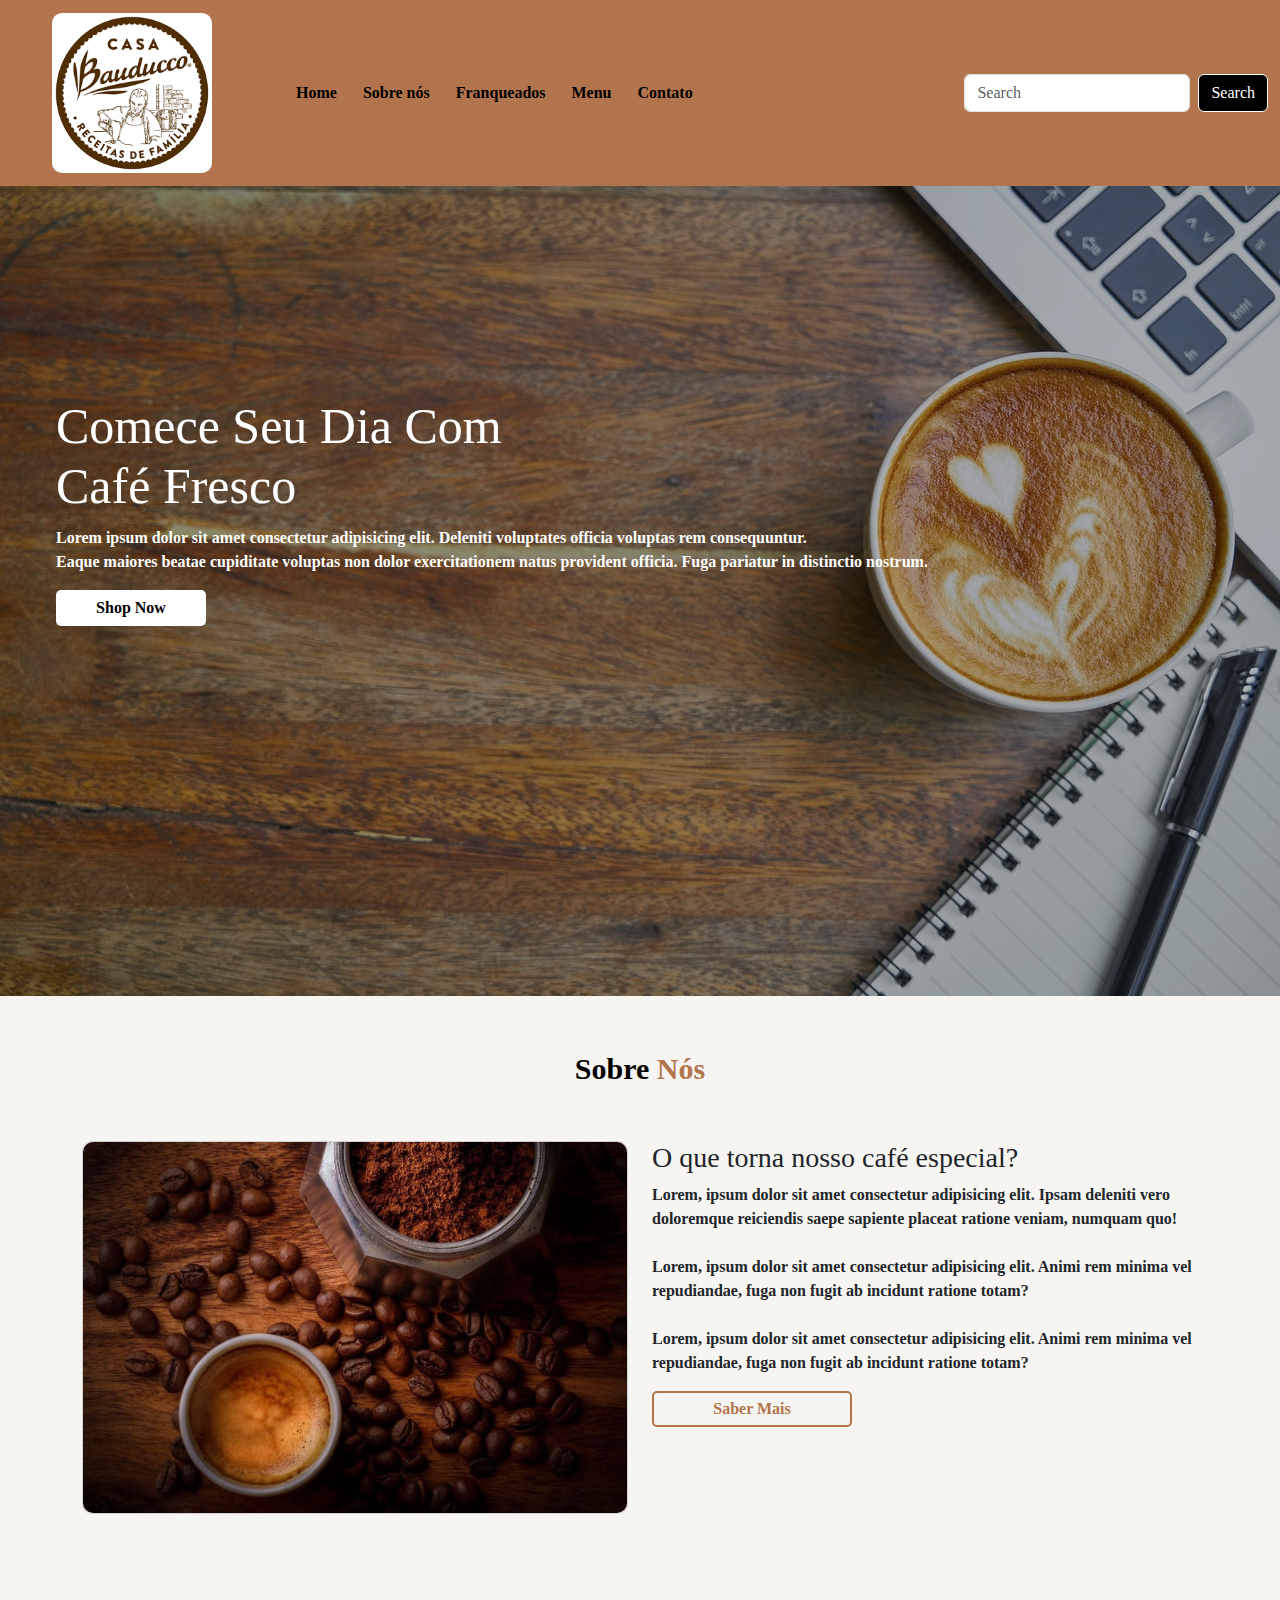
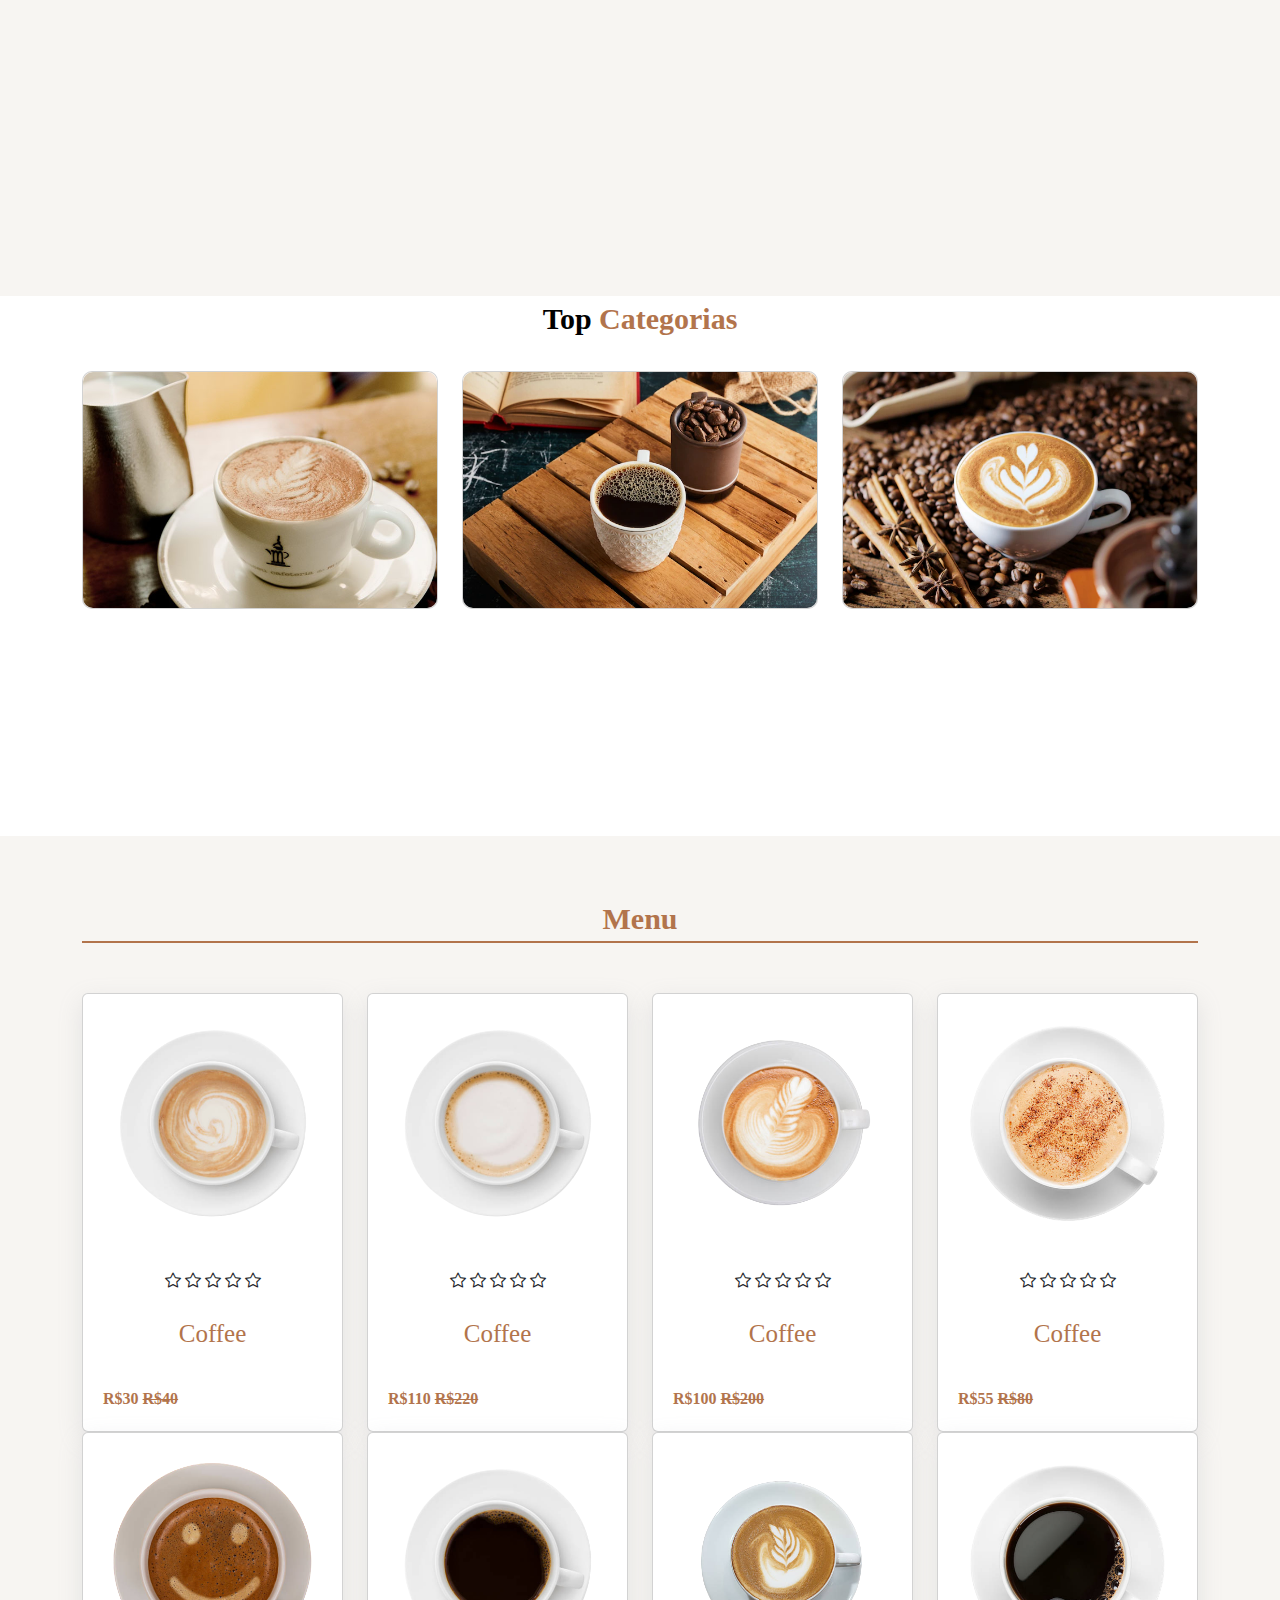
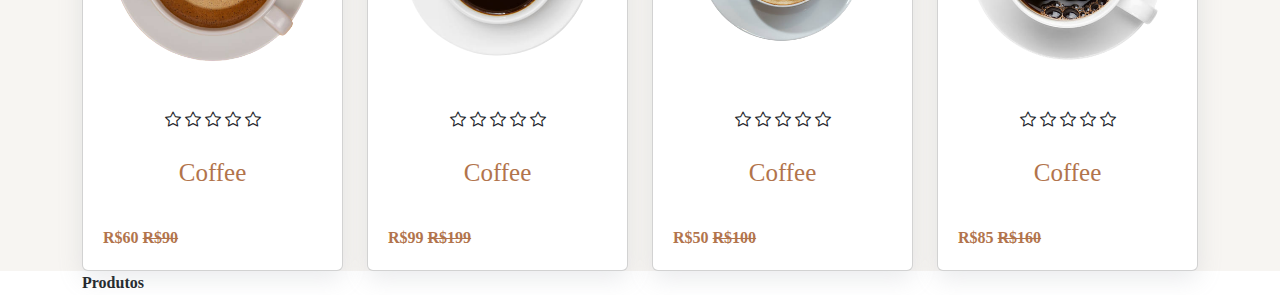
==== home.html @ fe18418a "Cafeteira" ====
<!DOCTYPE html>
<html lang="pt-br">
<head>
    <meta charset="UTF-8">
    <meta name="viewport" content="width=device-width, initial-scale=1.0">
    <title>Casa Bauducco</title>
    <link href="https://cdn.jsdelivr.net/npm/bootstrap@5.3.3/dist/css/bootstrap.min.css" rel="stylesheet" integrity="sha384-QWTKZyjpPEjISv5WaRU9OFeRpok6YctnYmDr5pNlyT2bRjXh0JMhjY6hW+ALEwIH" crossorigin="anonymous">
    <link rel="stylesheet" href="styles/index.css"> 
    <!--fonte-->
    <link rel="preconnect" href="https://fonts.googleapis.com">
    <link rel="preconnect" href="https://fonts.gstatic.com" crossorigin>
    <link href="https://fonts.googleapis.com/css2?family=Roboto:ital,wght@0,100;0,300;0,400;0,500;0,700;0,900;1,100;1,300;1,400;1,500;1,700;1,900&display=swap" rel="stylesheet">
    <link rel="stylesheet" href="https://cdn.jsdelivr.net/npm/bootstrap-icons@1.11.3/font/bootstrap-icons.min.css">
    <!--fonte-->  
</head>
<body>
   <div class="all-content">
    <!--navbar começo-->


    <nav class="navbar navbar-expand-lg" id="navbar">
      <div class="container-fluid">
        <a class="navbar-brand" href="#" id="logo"><img src="images/logo.png" alt="logo"></a>
        <button class="navbar-toggler" type="button" data-bs-toggle="collapse" data-bs-target="#navbarSupportedContent" aria-controls="navbarSupportedContent" aria-expanded="false" aria-label="Toggle navigation">
          <span><i class="fa-solid fa-bars" style="color: white; font-size: 23px;"></i></span>
        </button>
        <div class="collapse navbar-collapse" id="navbarSupportedContent">
          <ul class="navbar-nav me-auto mb-2 mb-lg-0">
            <li class="nav-item">
              <a class="nav-link active" aria-current="page" href="#">Home</a>
            </li>
            <li class="nav-item">
              <a class="nav-link" href="#about">Sobre nós</a>
            </li>
            <li class="nav-item">
              <a class="nav-link" href="#">Franqueados</a>
            </li>
            <li class="nav-item">
              <a class="nav-link" href="#menu">Menu</a>
            </li>
            <li class="nav-item">
              <a class="nav-link" href="#contato">Contato</a>
            </li>
          </ul>
          <form class="d-flex" role="search">
            <input class="form-control me-2" type="search" placeholder="Search" aria-label="Search">
            <button class="btn btn-outline-success" type="submit">Search</button>
          </form>
        </div>
      </div>
    </nav>
    
    <!--navbar fim-->

    
    <!--home começo-->
      <section id="home">
        <div class="content">
          <h3>Comece Seu Dia Com<br> Café Fresco</h3>
          <p>Lorem ipsum dolor sit amet consectetur adipisicing elit. Deleniti voluptates officia voluptas rem consequuntur. 
            <br>Eaque maiores beatae cupiditate voluptas non dolor exercitationem natus provident officia. Fuga pariatur in distinctio nostrum.
          </p>
          <button id="btn">Shop Now</button>   
          </div>
      </section>
    <!--home fim-->
  
     <!--sobre-nos começo-->
    <section id="about">
      <div class="container">
        <div class="heading">Sobre <span>Nós</span></div>
        <div class="row">
          <div class="col-md-6">
            <div class="card">
              <img src="/images/sobre-nos.jpeg" alt="">
            </div>
          </div>
          
          <div class="col-md-6">
            <h3>O que torna nosso café especial?</h3>
            <p>Lorem, ipsum dolor sit amet consectetur adipisicing elit. Ipsam deleniti vero doloremque reiciendis saepe sapiente placeat ratione veniam, numquam quo!
              <br><br>Lorem, ipsum dolor sit amet consectetur adipisicing elit. Animi rem minima vel repudiandae, fuga non fugit ab incidunt ratione totam?
              <br><br>Lorem, ipsum dolor sit amet consectetur adipisicing elit. Animi rem minima vel repudiandae, fuga non fugit ab incidunt ratione totam?
            </p>
            <button id="about-btn">Saber Mais</button>
          </div>
        </div>
      </div>
     </section>

    <!--sobre-nos fim-->


    <!--top card começo-->
    <section id="top-cards">
      <div class="heading2">Top <span>Categorias</span></div>
      <div class="container">
        <div class="row">

          <div class="col-md-4 py-3 py-md-0">
            <div class="card">
              <img src="images/c1.jpg" alt="">
            </div>
           </div>

           <div class="col-md-4 py-3 py-md-0">
            <div class="card">
              <img src="images/c2.png" alt="">
            </div>
           </div>

           <div class="col-md-4 py-3 py-md-0">
            <div class="card">
              <img src="images/c3.png" alt="">
            </div>
           </div>
      
        </div>
      </div>
    </section>
    <!--top card fim-->



    <!--menu começo-->
    <section id="menu">
      <div class="container">
        <div class="heading3">Menu</div>
      </div>

      <div class="container" id="container2">

        <div class="row">

          <div class="col-md-3 py-3 py-md-0">
            <div class="card">
              <img src="images/m1.png" alt="">

              <div class="card-body">
                <div class="star text-center">
                  <i class="bi bi-star"></i>
                  <i class="bi bi-star"></i>
                  <i class="bi bi-star"></i>
                  <i class="bi bi-star"></i>
                  <i class="bi bi-star"></i>
                </div>
              </div>

              

                <h3>Coffee</h3>
                <p>R$30 <strike>R$40</strike> <span class="fa-solid fa-cart-shopping"></span></p>

              </div>

            </div>

            <div class="col-md-3 py-3 py-md-0">
              <div class="card">
                <img src="images/m2.png" alt="">

                <div class="card-body">
                  <div class="star text-center">
                    <i class="bi bi-star"></i>
                    <i class="bi bi-star"></i>
                    <i class="bi bi-star"></i>
                    <i class="bi bi-star"></i>
                    <i class="bi bi-star"></i>
                  </div>
                </div>
  
                
  
                  <h3>Coffee</h3>
                  <p>R$110 <strike>R$220</strike> <span class="fa-solid fa-cart-shopping"></span></p>
  
                </div>
  
              </div>
              <div class="col-md-3 py-3 py-md-0">
                <div class="card">
                  <img src="images/m3.png" alt="">

                  <div class="card-body">
                    <div class="star text-center">
                      <i class="bi bi-star"></i>
                  <i class="bi bi-star"></i>
                  <i class="bi bi-star"></i>
                  <i class="bi bi-star"></i>
                  <i class="bi bi-star"></i>
                    </div>
                  </div>
    
                  
    
                    <h3>Coffee</h3>
                    <p>R$100 <strike>R$200</strike> <span class=" fa-cart-shopping"></span></p>
    
                  </div>
    
                </div>
                <div class="col-md-3 py-3 py-md-0">
                  <div class="card">
                    <img src="images/m4.png" alt="">

                    <div class="card-body">
                      <div class="star text-center">
                        <i class="bi bi-star"></i>
                  <i class="bi bi-star"></i>
                  <i class="bi bi-star"></i>
                  <i class="bi bi-star"></i>
                  <i class="bi bi-star"></i>
                      </div>
                    </div>
      
                    
      
                      <h3>Coffee</h3>
                      <p>R$55 <strike>R$80</strike> <span class="fa-solid fa-cart-shopping"></span></p>
      
                    </div>
      
                  </div>
                  <div class="col-md-3 py-3 py-md-0">
            <div class="card">
              <img src="images/m5.png" alt="">

              <div class="card-body">
                <div class="star text-center">
                  <i class="bi bi-star"></i>
                  <i class="bi bi-star"></i>
                  <i class="bi bi-star"></i>
                  <i class="bi bi-star"></i>
                  <i class="bi bi-star"></i>
                </div>
              </div>

              

                <h3>Coffee</h3>
                <p>R$60 <strike>R$90</strike> <span class="fa-solid fa-cart-shopping"></span></p>

              </div>

            </div>
            <div class="col-md-3 py-3 py-md-0">
              <div class="card">
                <img src="images/m6.png" alt="">

                <div class="card-body">
                  <div class="star text-center">
                    <i class="bi bi-star"></i>
                  <i class="bi bi-star"></i>
                  <i class="bi bi-star"></i>
                  <i class="bi bi-star"></i>
                  <i class="bi bi-star"></i>
                  </div>
                </div>
  
                
  
                  <h3>Coffee</h3>
                  <p>R$99 <strike>R$199</strike> <span class="fa-solid fa-cart-shopping"></span></p>
  
                </div>
  
              </div>
              <div class="col-md-3 py-3 py-md-0">
                <div class="card">
                  <img src="images/m7.png" alt="">

                  <div class="card-body">
                    <div class="star text-center">
                      <i class="bi bi-star"></i>
                  <i class="bi bi-star"></i>
                  <i class="bi bi-star"></i>
                  <i class="bi bi-star"></i>
                  <i class="bi bi-star"></i>
                    </div>
                  </div>
    
                  
    
                    <h3>Coffee</h3>
                    <p>R$50 <strike>R$100</strike> <span class="fa-solid fa-cart-shopping"></span></p>
    
                  </div>
    
                </div>
                <div class="col-md-3 py-3 py-md-0">
                  <div class="card">
                    <img src="images/m8.png" alt="">

                    <div class="card-body">
                      <div class="star text-center">
                        <i class="bi bi-star"></i>
                        <i class="bi bi-star"></i>
                        <i class="bi bi-star"></i>
                        <i class="bi bi-star"></i>
                        <i class="bi bi-star"></i>
                      </div>
                    </div>
      
                    
      
                      <h3>Coffee</h3>
                      <p>R$85 <strike>R$160</strike> <span class="fa-solid fa-cart-shopping" ></span></p>
      
                    </div>
      
                  </div>
                  
          </div>

        </div>




      </div>
    </section> 


    <!--menu fim-->



    <!--produtos começo-->
    <section id="product">
      <div class="container">
        <div class="heading4">Produtos</div>
      </div>

      <div class="container" id="container3">
        <div class="row">
          <div class="col-md-3"></div>
        </div>
      </div>
    </section>
    <!--produtos fim-->








   </div>
    <script src="https://cdn.jsdelivr.net/npm/bootstrap@5.3.3/dist/js/bootstrap.bundle.min.js" integrity="sha384-YvpcrYf0tY3lHB60NNkmXc5s9fDVZLESaAA55NDzOxhy9GkcIdslK1eN7N6jIeHz" crossorigin="anonymous"></script>
</body>
</html>
---- styles/index.css ----
*{
    margin: 0;
    padding: 0;
    font-family: "Merriweather", serif;
    font-weight: 700;
    font-style: normal;
}

.all-content{
    background: #f7f5f2;
}

html ::-webkit-scrollbar-track{
    background: transparent;
}
html ::-webkit-scrollbar-thumb{
    background: #b2744c;
    border-radius: 10px;
}
html ::-webkit-scrollbar{
    width: 10px;
}
/* navbar começo*/
#navbar{
    background-color: #b2744c;

}

#logo img{
    border-radius: 10px;
    width: 160px;
    margin-left: 40px;
}

.navbar-nav{
    margin-left: 50px;
}

.nav-item .nav-link{
    color: black;
    margin-left: 10px;
    font-weight: bold;
    transition: 0.5s;
}

.nav-item .nav-link:hover{
    background: #f7f5f2;
    border-radius: 5px;
    color: black;
}

#navbar form button{
    background: black;
    color: white;
    border: 1px solid white;
}

/*navbar fim*/

/*home começo*/
#home{
    width: 100%;
    height: 90vh;
    background-image: linear-gradient(rgba(0,0,0,0.3), rgba(0,0,0,0.3)), url(/images/cafe.jpg);
    background-repeat: no-repeat;
    background-size: cover;
    background-position: 88%;
}

#home .content{
    padding-top: 210px;
    margin-left: 56px;
}

#home .content h3{
    font-size: 50px;
    color: white;
}

#home .content p{
    margin-top: 10px;
    color: white;
}

#btn{
    width: 150px;
    height: 36px;
    background: white;
    border-radius: 5px;
    font-weight: bold;
    border: none;
    transition: 0.5s ease;
    cursor: pointer;
}

#btn:hover{
    background: #b2744c;
    color: white;
}
/*home fim*/


/*sobre começo*/
#about{
    width: 100%;
    height: 100vh;
}

#about .container{
    padding-top: 50px;
}

.heading{
    text-align: center;
    margin-bottom: 50px;
    color: black;
    font-size: 30px;
    font-weight: bold;
}

.heading span{
    color: #b2744c;
}

#about .card img{
    border-radius: 10px;
}

#about .card{
    border-radius: 10px;
}

#about-btn{
    width: 200px;
    height: 36px;
    background: transparent;
    border: 2px solid #b2744c;
    color: #b2744c;
    border-radius: 5px;
    font-weight: bold;
    transition: 0.5s;
    cursor: pointer;
}

#about-btn:hover{
    color: white;
    background-color: #b2744c;
}

@media screen and (max-widht:982px){
    #about p{
        font-size: 8px;
    }    
} 
@media screen and (max-widht:766px){
    #about p{
        font-size: 15px;
    }    
    #about{
        height: 120vh;
    }
} 
/*sobre fim*/


/*categorias começo*/
#top-cards{
    width: 100%;
    height: 60vh;
    background: white;
}

.heading2{
    color: black;
    text-align: center;
    font-size: 30px;
    font-weight: bold;
}
.heading2 span{
    color: #b2744c;
}
#top-cards .container{
    margin-top: 30px;
}

#top-cards .card{
    border-radius: 10px;
    transition: 0.5s;
    cursor: pointer;
}

#top-cards .card img{
    border-radius: 10px;
}

#top-cards .card:hover{
    transform: translateY(-10px);
}
/*categorias fim*/



/*menu começo*/
#menu{
    width: 100%;
    margin-top: 60px;
}

.heading3{
    text-align: center;
    font-size: 30px;
    color: #b2744c;
    font-weight: bold;
    border-bottom: 2px solid #b2744c;
}
#container2{
    margin-top: 50px;
}
#menu .card{
    box-shadow: rgba(149, 157, 165, 0.2) 0px 8px 24px;
}

#menu h3{
    text-align: center;
    color: #b2744c;
    margin-top: 10px;
    font-size: 25px;
}

#menu p{
    font-size: 16px;
    color: #b2744c;
    padding-top: 10px;
    margin: 20px;
}

#menu p span{
    float: right;
    cursor: pointer;
}
/*menu fim*/
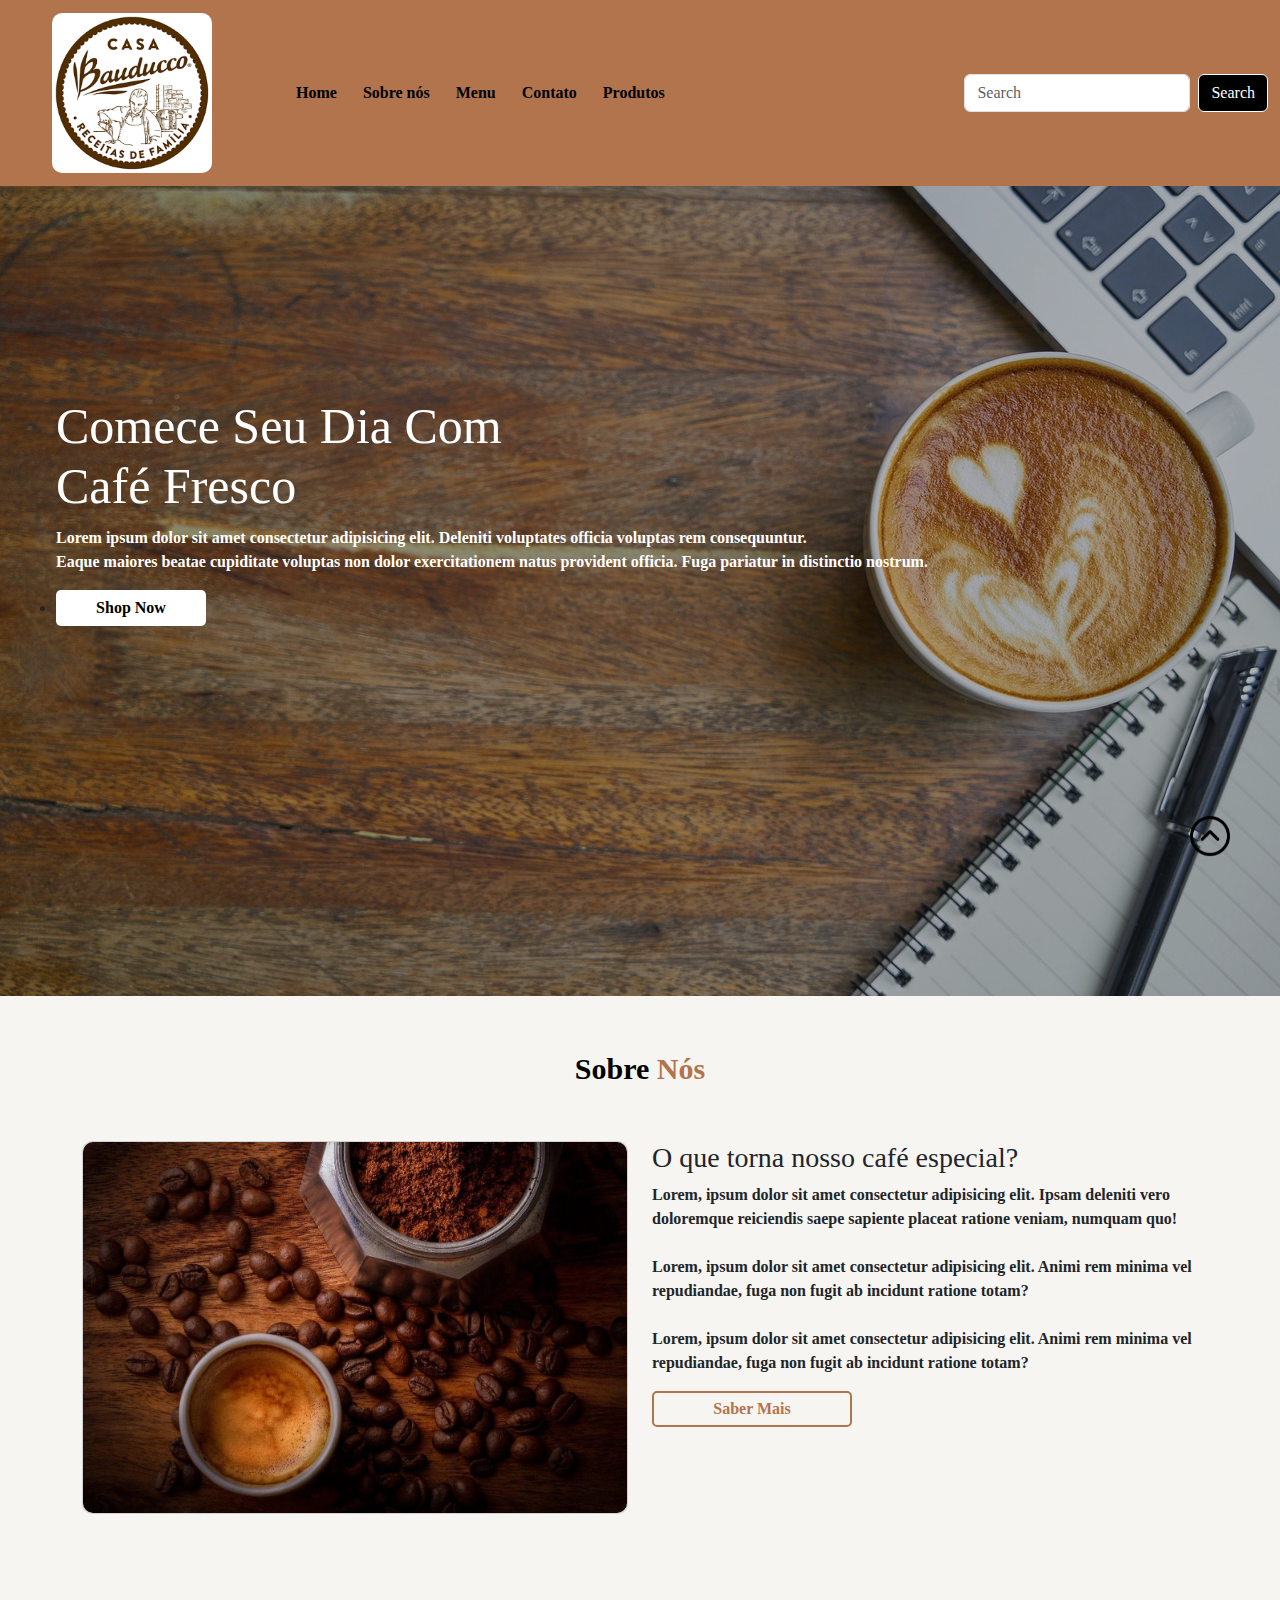
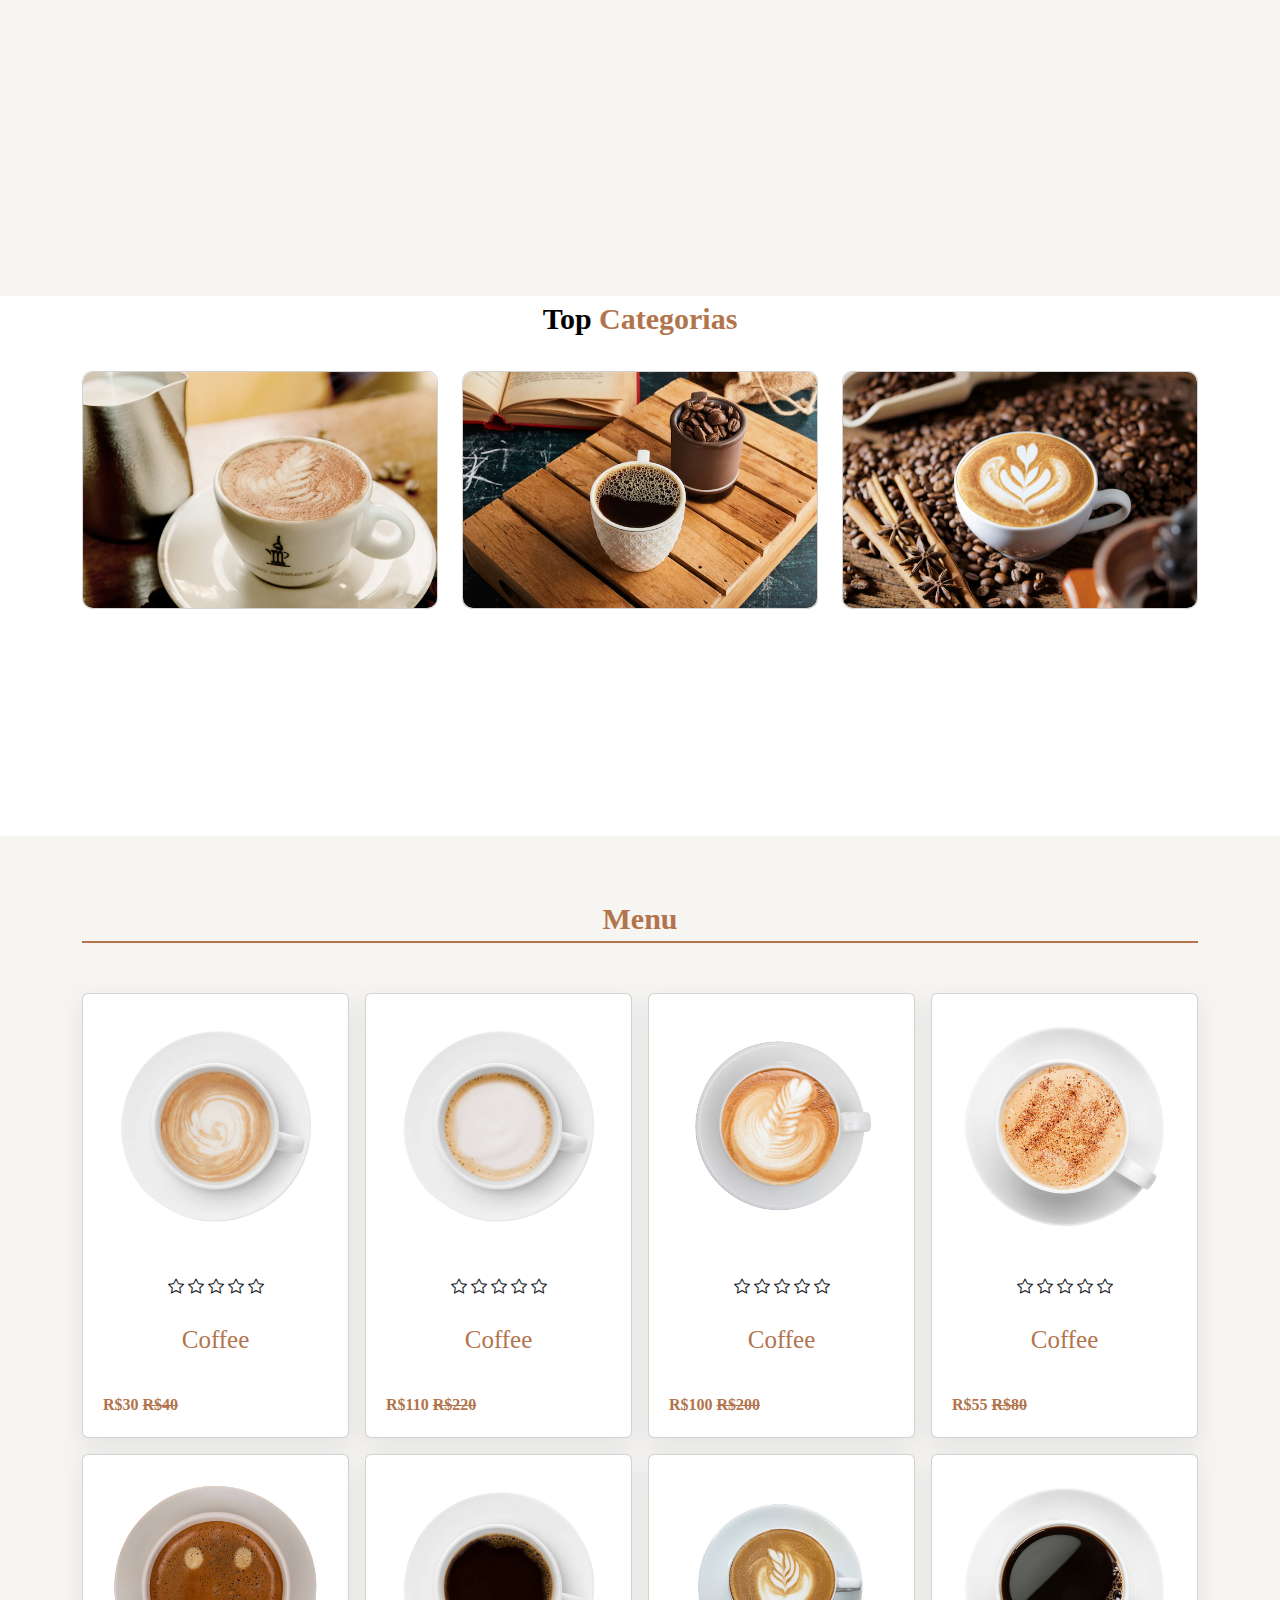
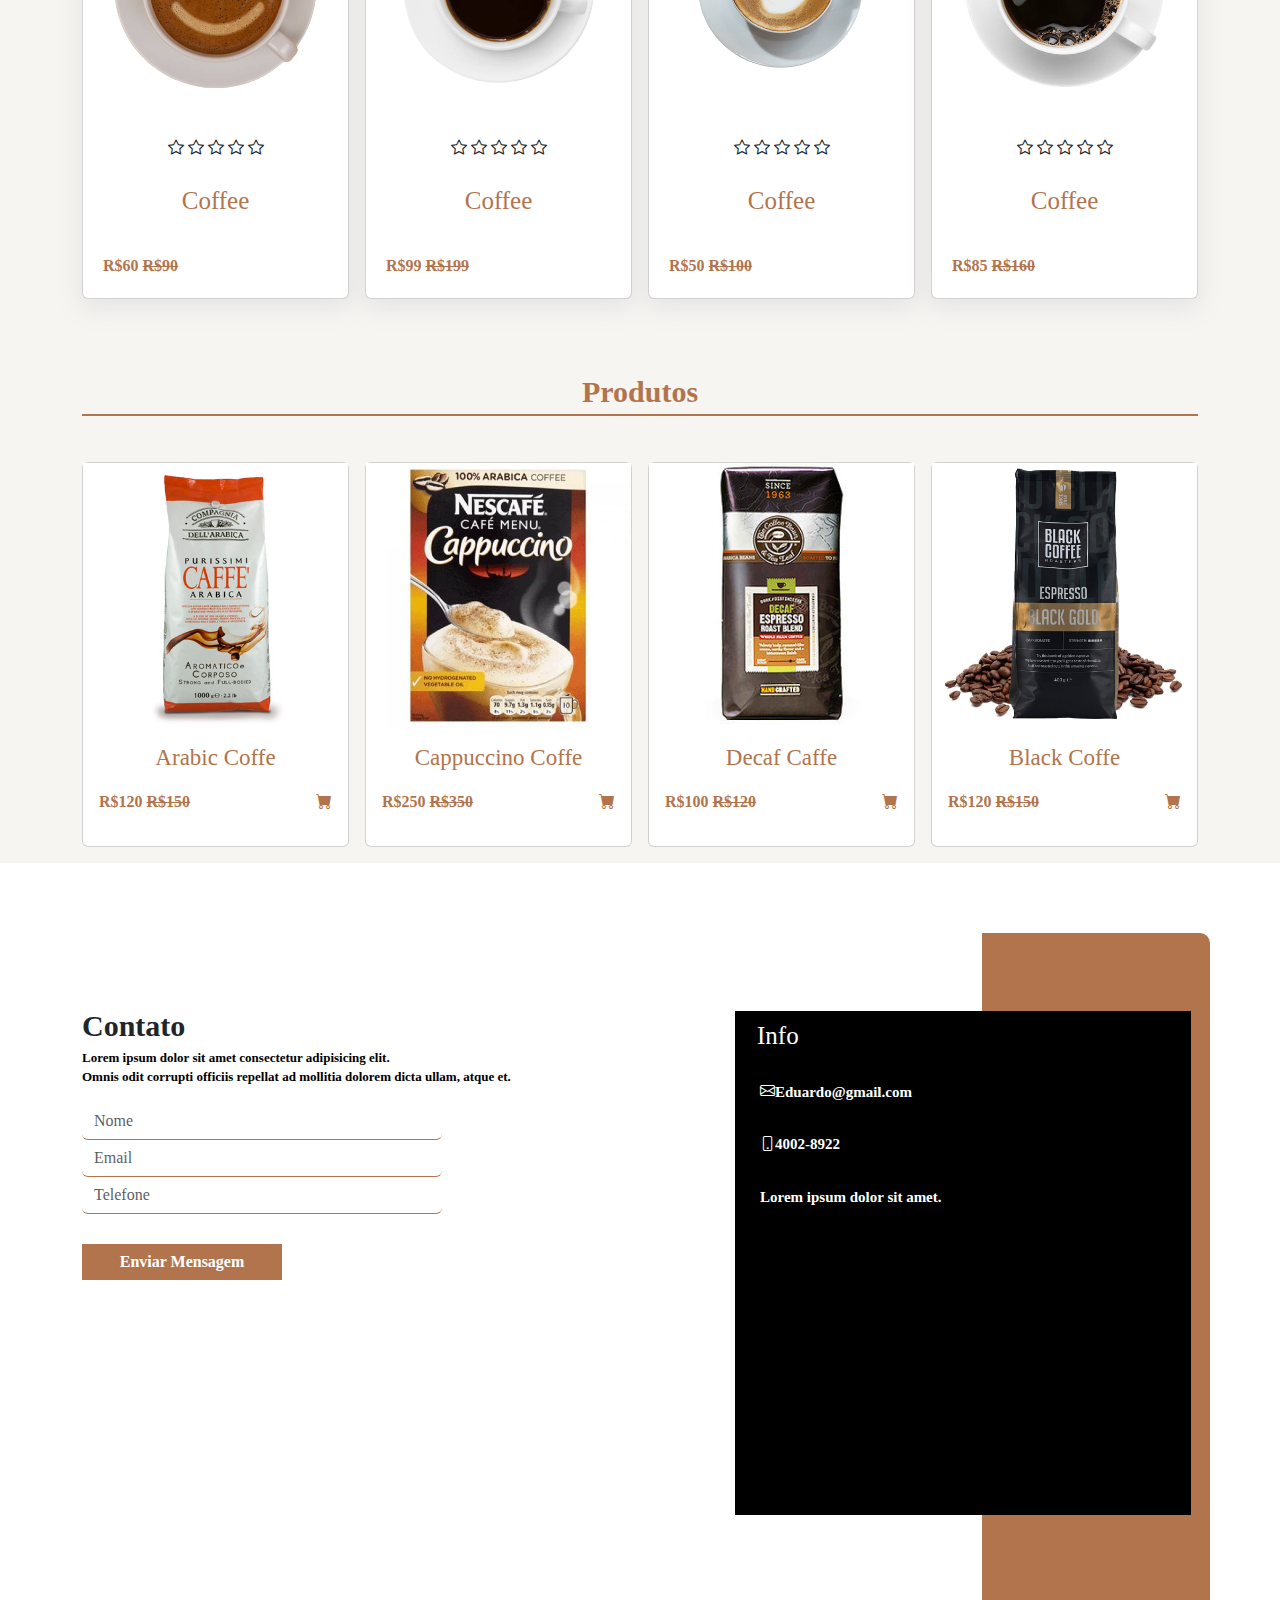
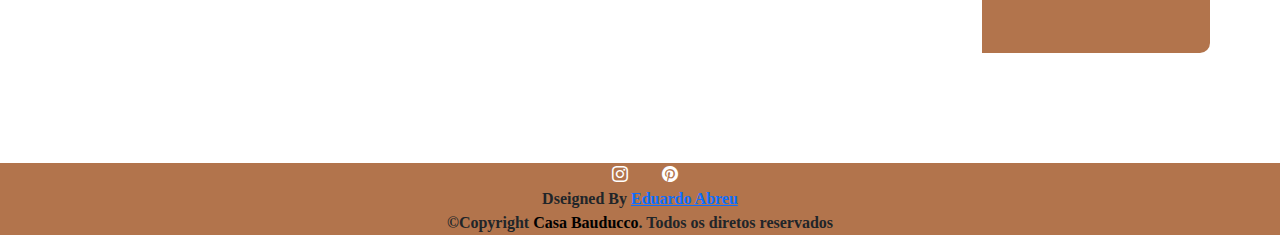
==== commit 7a1ac885: "Cafeteria" ====
--- a/home.html
+++ b/home.html
@@ -11,6 +11,7 @@
     <link rel="preconnect" href="https://fonts.gstatic.com" crossorigin>
     <link href="https://fonts.googleapis.com/css2?family=Roboto:ital,wght@0,100;0,300;0,400;0,500;0,700;0,900;1,100;1,300;1,400;1,500;1,700;1,900&display=swap" rel="stylesheet">
     <link rel="stylesheet" href="https://cdn.jsdelivr.net/npm/bootstrap-icons@1.11.3/font/bootstrap-icons.min.css">
+    <link rel="shortcut icon" href="images/favicon2.png" type="image/x-icon">
     <!--fonte-->  
 </head>
 <body>
@@ -33,13 +34,13 @@
               <a class="nav-link" href="#about">Sobre nós</a>
             </li>
             <li class="nav-item">
-              <a class="nav-link" href="#">Franqueados</a>
-            </li>
-            <li class="nav-item">
               <a class="nav-link" href="#menu">Menu</a>
             </li>
             <li class="nav-item">
-              <a class="nav-link" href="#contato">Contato</a>
+              <a class="nav-link" href="#contact">Contato</a>
+            </li>
+            <li class="nav-item">
+              <a class="nav-link" href="#product">Produtos</a>
             </li>
           </ul>
           <form class="d-flex" role="search">
@@ -60,7 +61,9 @@
           <p>Lorem ipsum dolor sit amet consectetur adipisicing elit. Deleniti voluptates officia voluptas rem consequuntur. 
             <br>Eaque maiores beatae cupiditate voluptas non dolor exercitationem natus provident officia. Fuga pariatur in distinctio nostrum.
           </p>
-          <button id="btn">Shop Now</button>   
+          <li>
+          <button id="btn" >Shop Now</button> 
+        </li>  
           </div>
       </section>
     <!--home fim-->
@@ -130,7 +133,7 @@
 
       <div class="container" id="container2">
 
-        <div class="row">
+        <div class="row grid g-3">
 
           <div class="col-md-3 py-3 py-md-0">
             <div class="card">
@@ -332,8 +335,46 @@
       </div>
 
       <div class="container" id="container3">
-        <div class="row">
-          <div class="col-md-3"></div>
+        <div class="row grid g-3">
+          <div class="col-md-3 py-3 py-3">
+            <div class="card">
+              <img src="images/arabica coffee.png" alt="">
+              <div class="card-body">
+                <h3>Arabic Coffe</h3>
+                <p>R$120 <strike>R$150</strike> <span class="bi bi-cart-fill"></span></p>
+              </div>
+            </div>           
+          </div>
+          <div class="col-md-3 py-3 py-3">
+            <div class="card">
+              <img src="images/Cappuccino coffee.png" alt="">
+              <div class="card-body">
+                <h3>Cappuccino Coffe</h3>
+                <p>R$250 <strike>R$350</strike> <span class="bi bi-cart-fill"></span></p>
+              </div>
+            </div>         
+          </div>
+          <div class="col-md-3 py-3 py-3">
+            <div class="card">
+              <img src="images/Decaf caffee.png" alt="">
+              <div class="card-body">
+                <h3>Decaf Caffe</h3>
+                <p>R$100 <strike>R$120</strike> <span class="bi bi-cart-fill"></span></p>
+              </div>
+            </div>
+          </div>
+
+            <div class="col-md-3 py-3 py-3">
+              <div class="card">
+                <img src="images/Black Coffee.png" alt="">
+                <div class="card-body">
+                  <h3>Black Coffe</h3>
+                  <p>R$120 <strike>R$150</strike> <span class="bi bi-cart-fill"></span></p>
+                </div>
+              </div>
+            </div>
+           
+          
         </div>
       </div>
     </section>
@@ -341,6 +382,58 @@
 
 
 
+
+    <!--contato começo-->
+    <section id="contact">
+      <div class="container">
+        <div class="row">
+          
+        <div class="col-md-7">
+          <div class="heading5">Contato</div>
+          <p>Lorem ipsum dolor sit amet consectetur adipisicing elit. 
+            <br> Omnis odit corrupti officiis repellat ad mollitia dolorem dicta ullam, atque et.
+          </p>
+          <input type="text" class="form-control" placeholder="Nome" aria-label="default input example">
+          <input type="email" class="form-control" placeholder="Email" aria-label="default input example">
+          <input type="number" class="form-control" placeholder="Telefone" aria-label="default input example">
+          <button id="contact-btn">Enviar Mensagem</button>
+        </div>
+        
+        <div class="col-md-5" id="col">
+          <h1>Info</h1>
+          <p><i class="bi bi-envelope">Eduardo@gmail.com</i></p>
+          <p><i class="bi bi-phone">4002-8922</i></p>
+          <p>Lorem ipsum dolor sit amet.</p>
+        </div>
+        </div>
+      </div>
+    </section>
+    <!--contato fim-->
+
+
+
+    <!--footer começo-->
+    <footer id="footer">
+      <div class="socail-links text-center">
+        <i class="bi bi-instagram"></i>
+        <i class="bi bi-pinterest"></i>
+      </div>
+      <div class="credits text-center">
+        Dseigned By <a href="">Eduardo Abreu</a>
+      </div>
+
+      <div class="copyright text-center">
+        &copy;Copyright <strong> <span>Casa Bauducco</span></strong>. Todos os diretos reservados
+      </div>
+
+    </footer>
+    <!--footer fim-->
+
+
+
+
+
+    <a href="" class="arrow"><i><img src="images/up-arrow.png" alt="" width="40px"></i></a>
 
 
 
--- a/styles/index.css
+++ b/styles/index.css
@@ -238,4 +238,173 @@
     float: right;
     cursor: pointer;
 }
-/*menu fim*/+/*menu fim*/
+
+
+/*produt começo*/
+
+
+#product{
+    width: 100%;
+    background: #f7f5f2;
+    font-family: 'Roboto', sans-serif;
+  }
+  .heading4{
+    text-align: center;
+    color: #b2744c;
+    font-size: 30px;
+    font-weight: bold;
+    padding-top: 70px;
+    border-bottom: 2px solid #b2744c;
+  }
+  #container3{
+    margin-top: 30px;
+  }
+  #product h3{
+    text-align: center;
+    color: #b2744c;
+    font-size: 23px;
+  }
+  #product p{
+    color: #b2744c;
+    padding-top: 10px;
+  }
+  #product p span{
+    float: right;
+    cursor: pointer;
+  }
+  /* produto fim */
+
+
+
+
+
+
+/*contato começo*/
+#contact{
+  width: 100%;
+  height: 100vh;
+  padding-top: 70px;
+}
+#contact .container{
+    width: 100%;
+    height: 80vh;
+    background: linear-gradient(90deg, white 80%, #b2744c 20%);
+    border-radius: 10px;
+}
+.heading5{
+    font-size: 30px;
+    margin-top: 70px;
+    font-weight: bold;
+}
+.heading5 span{
+    color: #b2744c;
+}
+#contact p{
+    font-weight: bold;
+    font-size: 13px;
+    color: black;
+}
+#contact input{
+    width: 360px;
+    border: none;
+    border-bottom: 1px solid #b2744c;
+}
+#contact-btn{
+    width: 200px;
+    height: 36px;
+    border: none;
+    background: #b2744c;
+    color: white;
+    font-weight: bold;
+    margin-top: 30px;
+    cursor: pointer;
+}
+#col{
+    width: 40%;
+    height: 56vh;
+    background: black;
+    margin-top: 78px;
+}
+#contact h1{
+    color: white;
+    font-size: 25px;
+    margin-top: 10px;
+    margin-left: 10px;
+}
+#contact #col p{
+    font-size: 15px;
+    color: white;
+    margin-left: 13px;
+    margin-top: 30px;
+}
+@media screen and (max-width:766px){
+    #contact .container{
+        background: white;
+    }
+    #col{
+        width: 100%;
+        background: #b2744c;
+    }
+    #contact{
+        height: 150vh;
+    }
+}
+@media screen and (max-width:400px){
+    #contact input{
+        width: 250px;
+    }
+}
+
+/*contato fim*/
+
+
+
+/*footer começo*/
+#footer{
+    width: 100%;
+    background: #b2744c;
+    margin-top: 0px;
+    height: 100%;
+  }
+  #footer .socail-links i{
+    margin-left: 10px;
+    margin-top: 30px;
+    padding: 10px;
+    color: white;
+    border-radius: 10px;
+    cursor: pointer;
+  }
+  .credite{
+    color: white;
+    margin-top: 20px;
+  }
+  .credite{
+    text-shadow: 0px 0px 1px black;
+  }
+  .credite a{
+    text-decoration: none;
+    color: black;
+    font-weight: bold;
+  }
+  .credite a span{
+    color: black;
+  }
+  .copyright span{
+    color: black;
+  }
+  html{
+    scroll-behavior: smooth;
+  }
+  .arrow{
+    position: fixed;
+    border-radius: 50px;
+    height: 50px;
+    bottom: 40px;
+    right: 50px;
+    text-decoration: none;
+    text-align: center;
+    line-height: 50px;
+  }
+
+/*footer fim*/